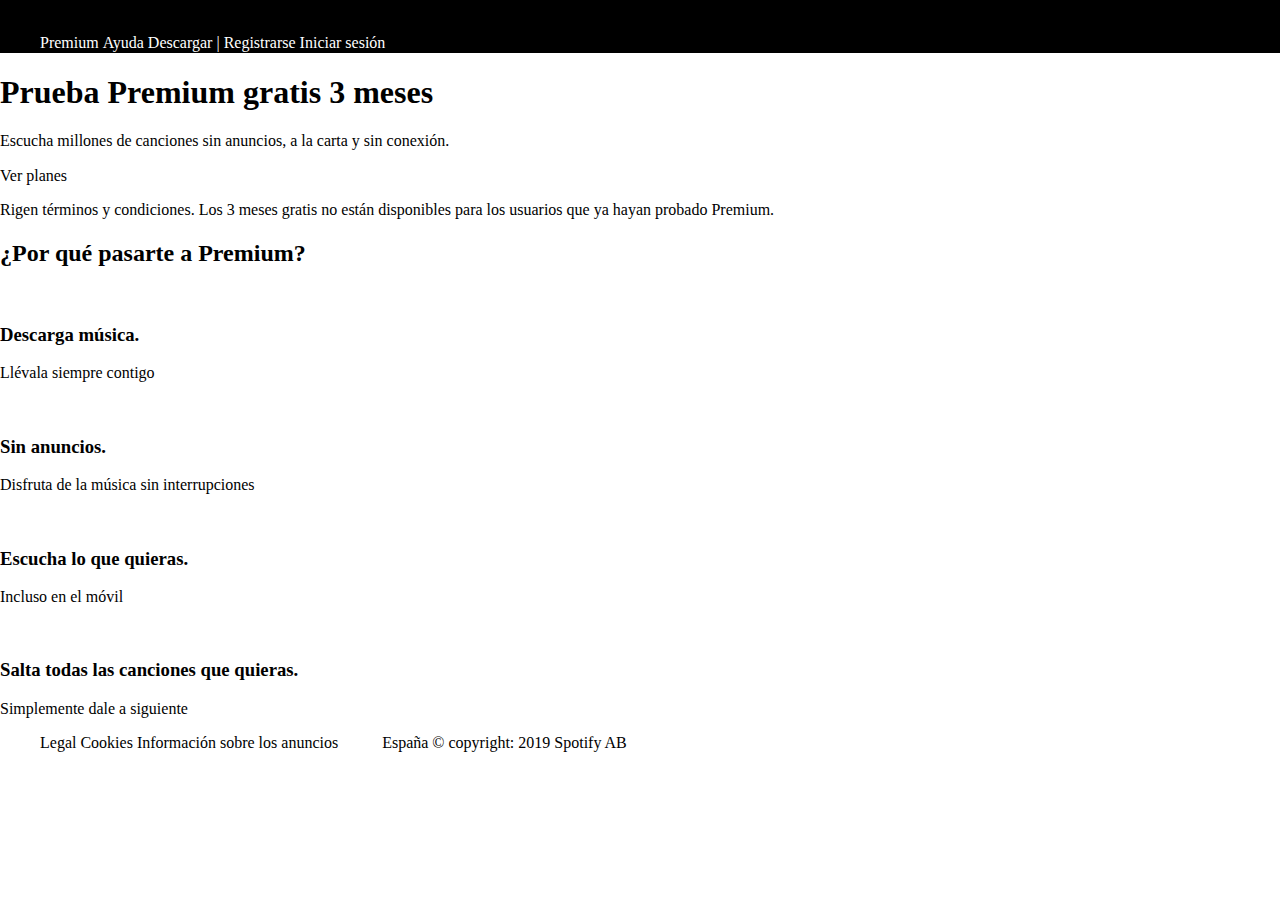
==== index.html @ 4803dd29 "Actualizacion 23/02" ====
<!DOCTYPE html>
<html lang="es">
  <head>
    <meta charset="UTF-8" />
    <meta http-equiv="X-UA-Compatible" content="IE=edge" />
    <meta name="viewport" content="width=device-width, initial-scale=1.0" />
    <title>Ejercicio Spotify</title>
    <link rel="stylesheet" href="./styles/normalize.css" />
    <link rel="stylesheet" href="./styles/main.css" />
  </head>

  <body>
    <header>
      <nav class="menu-header">
        <img src="" alt="" />
        <ul>
          <li class="list-ele display-inline" display-inline>
            <a class="link" href="#">Premium</a>
          </li>
          <li class="list-ele display-inline">
            <a class="link" href="#">Ayuda</a>
          </li>
          <li class="list-ele display-inline">
            <a class="link" href="#">Descargar</a>
          </li>
          <li class="list-ele display-inline">|</li>
          <li class="list-ele display-inline">
            <a class="link" href="#">Registrarse</a>
          </li>
          <li class="list-ele display-inline">
            <a class="link" href="#">Iniciar sesión</a>
          </li>
        </ul>
      </nav>
      <h1>Prueba Premium gratis 3 meses</h1>

      <p>
        Escucha millones de canciones sin anuncios, a la carta y sin conexión.
      </p>
      <span>Ver planes</span>
      <p>
        Rigen términos y condiciones. Los 3 meses gratis no están disponibles
        para los usuarios que ya hayan probado Premium.
      </p>
    </header>

    <main>
      <h2>¿Por qué pasarte a Premium?</h2>

      <div>
        <img src="" alt="" />
        <h3>Descarga música.</h3>
        <p>Llévala siempre contigo</p>
      </div>

      <div>
        <img src="" alt="" />
        <h3>Sin anuncios.</h3>
        <p>Disfruta de la música sin interrupciones</p>
      </div>

      <div>
        <img src="" alt="" />
        <h3>Escucha lo que quieras.</h3>
        <p>Incluso en el móvil</p>
      </div>

      <div>
        <img src="" alt="" />
        <h3>Salta todas las canciones que quieras.</h3>
        <p>Simplemente dale a siguiente</p>
      </div>
    </main>

    <footer>
      <ul class="display-inline">
        <li class="list-ele display-inline">
          <a class="link" href="#">Legal</a>
        </li>
        <li class="list-ele display-inline">
          <a class="link" href="#">Cookies</a>
        </li>
        <li class="list-ele display-inline">
          <a class="link" href="#">Información sobre los anuncios</a>
        </li>
      </ul>
      <ul class="display-inline">
        <li class="list-ele display-inline">
          <a class="link" href="#">España</a>
        </li>
        <li class="list-ele display-inline">
          <a class="link" href="#">© copyright: 2019 Spotify AB</a>
        </li>
      </ul>
    </footer>
  </body>
</html>
---- styles/main.css ----
.display-inline {
  display: inline;
}
.link {
  text-decoration: none;
  color: inherit;
}

.menu-header {
  background-color: #000;
  color: #fff;
}
.list-ele {
  list-style: none;
}
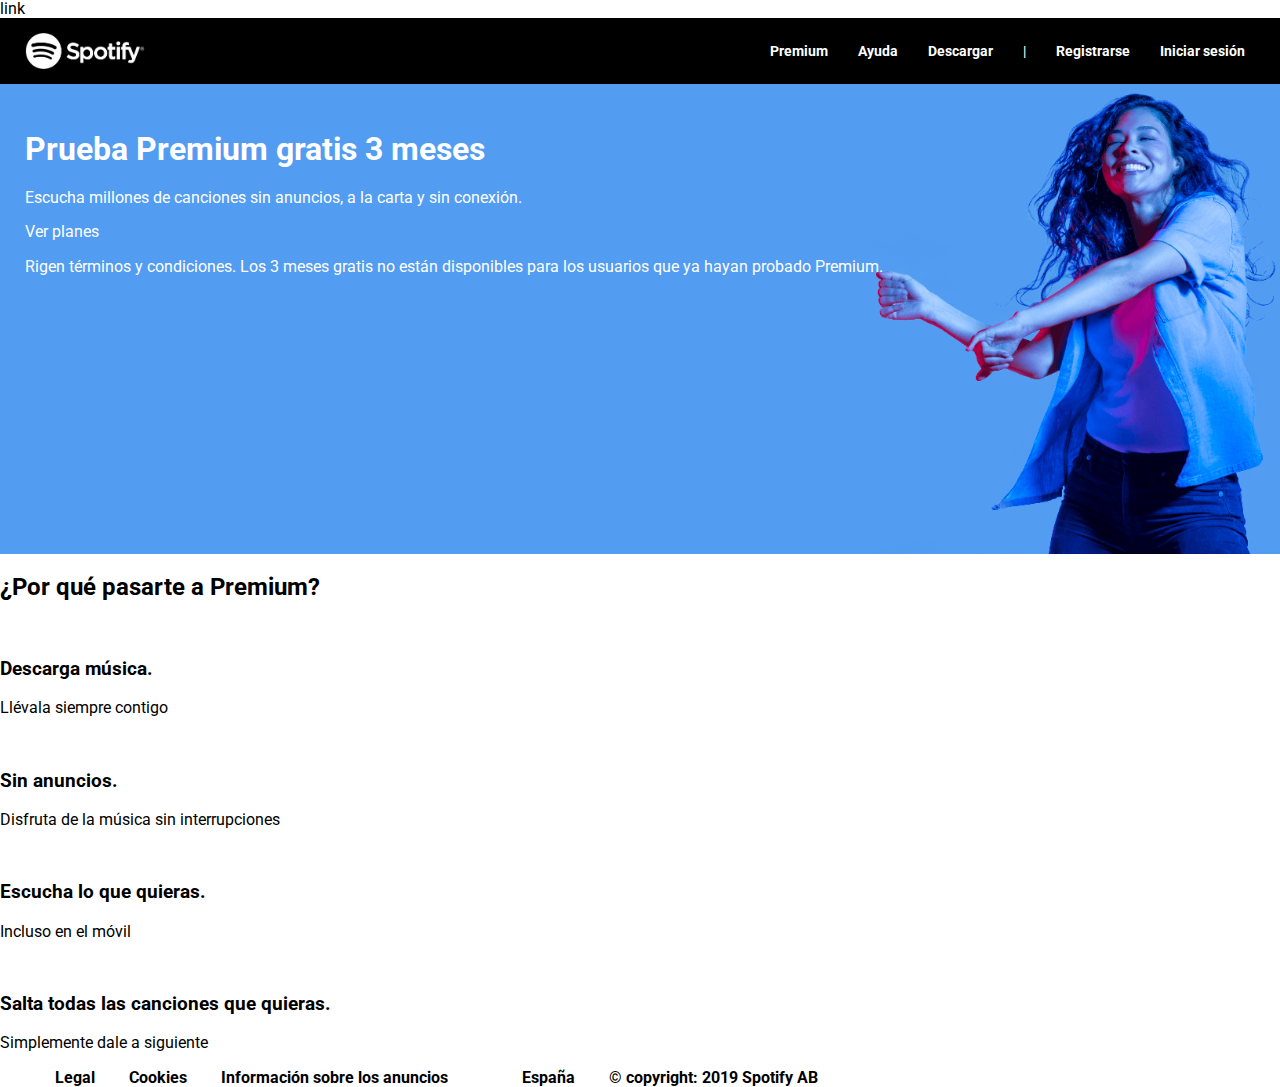
==== commit 7ebda453: "Actualización de NAV y HEADER" ====
--- a/index.html
+++ b/index.html
@@ -5,33 +5,42 @@
     <meta http-equiv="X-UA-Compatible" content="IE=edge" />
     <meta name="viewport" content="width=device-width, initial-scale=1.0" />
     <title>Ejercicio Spotify</title>
+    <!-- CSS -->
     <link rel="stylesheet" href="./styles/normalize.css" />
     <link rel="stylesheet" href="./styles/main.css" />
+    <!-- TIPOGRAFIA -->
+    <link rel="preconnect" href="https://fonts.googleapis.com" />
+    <link rel="preconnect" href="https://fonts.gstatic.com" crossorigin />
+    <link
+      href="https://fonts.googleapis.com/css2?family=Roboto:wght@400;700&display=swap"
+      rel="stylesheet"
+    />
+    link
   </head>
 
   <body>
-    <header>
-      <nav class="menu-header">
-        <img src="" alt="" />
-        <ul>
-          <li class="list-ele display-inline" display-inline>
-            <a class="link" href="#">Premium</a>
-          </li>
-          <li class="list-ele display-inline">
-            <a class="link" href="#">Ayuda</a>
-          </li>
-          <li class="list-ele display-inline">
-            <a class="link" href="#">Descargar</a>
-          </li>
-          <li class="list-ele display-inline">|</li>
-          <li class="list-ele display-inline">
-            <a class="link" href="#">Registrarse</a>
-          </li>
-          <li class="list-ele display-inline">
-            <a class="link" href="#">Iniciar sesión</a>
-          </li>
-        </ul>
-      </nav>
+    <nav class="menu-header">
+      <img class="logo-header" src="./images/logo.png" alt="Logo de Spotify" />
+      <ul class="container">
+        <li class="list-ele display-inline" display-inline>
+          <a class="link" href="#">Premium</a>
+        </li>
+        <li class="list-ele display-inline">
+          <a class="link" href="#">Ayuda</a>
+        </li>
+        <li class="list-ele display-inline">
+          <a class="link" href="#">Descargar</a>
+        </li>
+        <li class="list-ele display-inline"><span class="elcoso">|</span></li>
+        <li class="list-ele display-inline">
+          <a class="link" href="#">Registrarse</a>
+        </li>
+        <li class="list-ele display-inline">
+          <a class="link last-link" href="#">Iniciar sesión</a>
+        </li>
+      </ul>
+    </nav>
+    <header class="header">
       <h1>Prueba Premium gratis 3 meses</h1>
 
       <p>
--- a/styles/main.css
+++ b/styles/main.css
@@ -1,15 +1,64 @@
+* {
+  box-sizing: border-box;
+  font-family: "Roboto", sans-serif;
+  /* REPASAR ^^ */
+}
+
 .display-inline {
   display: inline;
 }
+
+/* NAV */
+
 .link {
   text-decoration: none;
   color: inherit;
+  padding: 0 15px;
+  font-weight: 700;
+}
+
+.last-link {
+  margin-right: 20px;
+}
+
+.elcoso {
+  padding: 15px;
+  /* ELEMENTO MUY FUNDAMENTAL EN LA VIDA */
 }
 
 .menu-header {
   background-color: #000;
   color: #fff;
+
+  font-size: 14px;
+
+  display: flex;
+  justify-content: space-between;
+  align-items: center;
 }
+
+.logo-header {
+  width: 150px;
+  padding: 15px;
+  margin-left: 10px;
+}
+
+.container {
+  display: flex;
+}
+
 .list-ele {
   list-style: none;
 }
+
+/* HEADER */
+
+.header {
+  height: 470px;
+  background: #529cf1 url(../images/premium_dancer.png) right no-repeat;
+  background-size: contain;
+  /* INVESTIGAR ESTE MISTERIO */
+  color: #fff;
+
+  padding: 25px;
+}
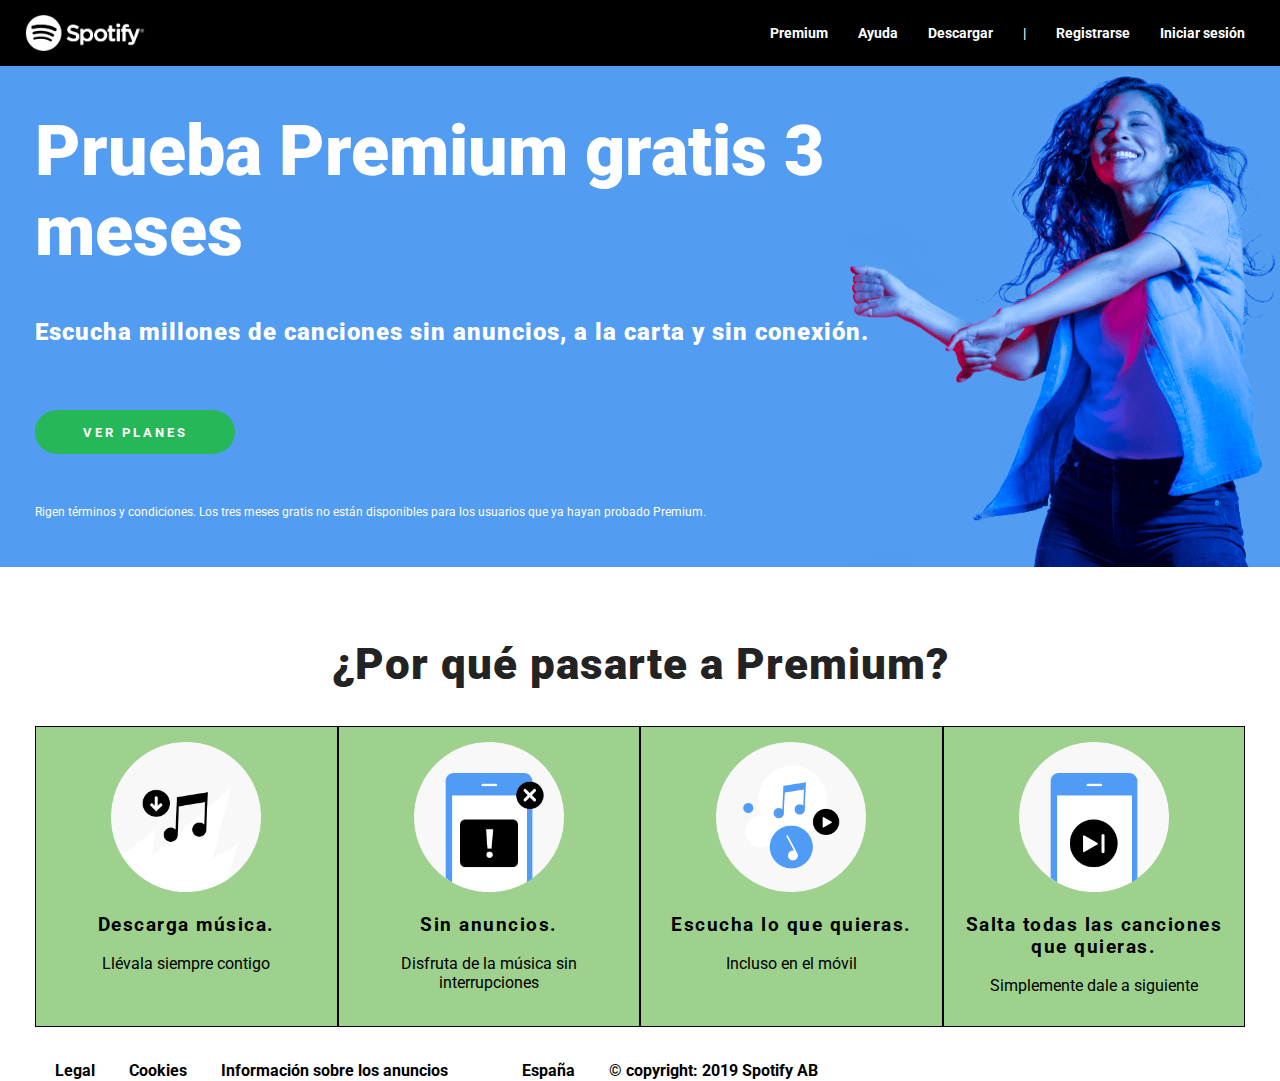
==== commit 68497662: "Añadido el color pistacho al main" ====
--- a/index.html
+++ b/index.html
@@ -14,14 +14,14 @@
     <link
       href="https://fonts.googleapis.com/css2?family=Roboto:wght@400;700&display=swap"
       rel="stylesheet"
+      link
     />
-    link
   </head>
 
   <body>
     <nav class="menu-header">
       <img class="logo-header" src="./images/logo.png" alt="Logo de Spotify" />
-      <ul class="container">
+      <ul class="container-flex-001">
         <li class="list-ele display-inline" display-inline>
           <a class="link" href="#">Premium</a>
         </li>
@@ -41,44 +41,49 @@
       </ul>
     </nav>
     <header class="header">
-      <h1>Prueba Premium gratis 3 meses</h1>
+      <h1 class="title-hero">Prueba Premium gratis 3 meses</h1>
 
-      <p>
+      <p class="title-description">
         Escucha millones de canciones sin anuncios, a la carta y sin conexión.
       </p>
-      <span>Ver planes</span>
-      <p>
-        Rigen términos y condiciones. Los 3 meses gratis no están disponibles
+      <span class="aprender-flex">
+        <button class="boton boton-hero">Ver planes</button>
+        <!-- Para ver los efectos de Flex, clona la línea de arriba hasta que te aburras -->
+      </span>
+      <p class="small-text">
+        Rigen términos y condiciones. Los tres meses gratis no están disponibles
         para los usuarios que ya hayan probado Premium.
       </p>
     </header>
 
-    <main>
-      <h2>¿Por qué pasarte a Premium?</h2>
+    <main class="main">
+      <h2 class="subtitle">¿Por qué pasarte a Premium?</h2>
 
-      <div>
-        <img src="" alt="" />
-        <h3>Descarga música.</h3>
-        <p>Llévala siempre contigo</p>
-      </div>
+      <section class="container-flex-002">
+        <div class="box">
+          <img src="./images/001.png" alt="Descarga música" />
+          <h3>Descarga música.</h3>
+          <p>Llévala siempre contigo</p>
+        </div>
 
-      <div>
-        <img src="" alt="" />
-        <h3>Sin anuncios.</h3>
-        <p>Disfruta de la música sin interrupciones</p>
-      </div>
+        <div class="box">
+          <img src="./images/002.png" alt="Sin anuncios" />
+          <h3>Sin anuncios.</h3>
+          <p>Disfruta de la música sin interrupciones</p>
+        </div>
 
-      <div>
-        <img src="" alt="" />
-        <h3>Escucha lo que quieras.</h3>
-        <p>Incluso en el móvil</p>
-      </div>
+        <div class="box">
+          <img src="./images/003.png" alt="Escucha lo que quieras" />
+          <h3>Escucha lo que quieras.</h3>
+          <p>Incluso en el móvil</p>
+        </div>
 
-      <div>
-        <img src="" alt="" />
-        <h3>Salta todas las canciones que quieras.</h3>
-        <p>Simplemente dale a siguiente</p>
-      </div>
+        <div class="box">
+          <img src="./images/004.png" alt="Salta canciones" />
+          <h3>Salta todas las canciones que quieras.</h3>
+          <p>Simplemente dale a siguiente</p>
+        </div>
+      </section>
     </main>
 
     <footer>
--- a/styles/main.css
+++ b/styles/main.css
@@ -1,6 +1,18 @@
+:root {
+  --blanco: #fff;
+  --negro: #000;
+  --verSpotify: #26b758;
+  --grisSpotify: #232323;
+  --roboto: "Roboto", sans-serif;
+
+  /* Colores importantes */
+  --naranja: #f60;
+  --pistacho: #9ed18d;
+}
+
 * {
   box-sizing: border-box;
-  font-family: "Roboto", sans-serif;
+  font-family: var(--roboto);
   /* REPASAR ^^ */
 }
 
@@ -27,8 +39,8 @@
 }
 
 .menu-header {
-  background-color: #000;
-  color: #fff;
+  background-color: var(--negro);
+  color: var(--blanco);
 
   font-size: 14px;
 
@@ -43,7 +55,7 @@
   margin-left: 10px;
 }
 
-.container {
+.container-flex-001 {
   display: flex;
 }
 
@@ -54,11 +66,97 @@
 /* HEADER */
 
 .header {
-  height: 470px;
+  height: 50%;
   background: #529cf1 url(../images/premium_dancer.png) right no-repeat;
   background-size: contain;
   /* INVESTIGAR ESTE MISTERIO */
-  color: #fff;
+  color: var(--blanco);
+  padding: 35px;
+}
 
-  padding: 25px;
+.title-hero {
+  max-width: 80%;
+  margin-top: 10px;
+  font-size: 70px;
+  font-weight: 900;
 }
+
+.title-description {
+  font-size: 24px;
+  font-weight: 900;
+  letter-spacing: 1px;
+}
+
+.aprender-flex {
+  /* height: 300px;
+  background-color: var(--naranja); */
+  display: flex;
+  /* 1º - Elegir el eje principal */
+  flex-direction: row;
+  /* 2º - Justify-content - Alinea y/o distribuye los elemenetos en el eje principal */
+  justify-content: space-between;
+  /* 3º - Align-items - Alinea y/o distribuye los elemenetos en el eje secundario  */
+  align-items: center;
+  /* 4º - Flex-wrap - Especifica si los elementos saltan de línea o no */
+  flex-wrap: wrap;
+}
+
+.boton {
+  margin: 40px 0;
+  width: 200px;
+  height: 44px;
+  padding-top: 4px;
+  font-size: 13px;
+  letter-spacing: 3px;
+  font-weight: 700;
+  text-transform: uppercase;
+
+  border: 0px;
+  border-radius: 22px;
+}
+
+.boton-hero {
+  color: var(--blanco);
+  background-color: var(--verSpotify);
+}
+
+.small-text {
+  max-width: 60%;
+  font-size: 12px;
+}
+
+/* MAIN */
+
+.main {
+  padding: 35px;
+}
+
+.subtitle {
+  text-align: center;
+  font-size: 44px;
+  font-weight: 900;
+  letter-spacing: 1px;
+  color: var(--grisSpotify);
+}
+
+.container-flex-002 {
+  display: flex;
+}
+
+.box {
+  background-color: var(--pistacho);
+  border: 1px solid #000;
+
+  width: 100%;
+  padding: 15px;
+  text-align: center;
+}
+
+/* .clase1 > .clase2 --> Significa que afecta solo a las .clase2 que sean hijes de .clase1 */
+.box > img {
+  width: 150px;
+}
+
+.box > h3 {
+  letter-spacing: 1.5px;
+}
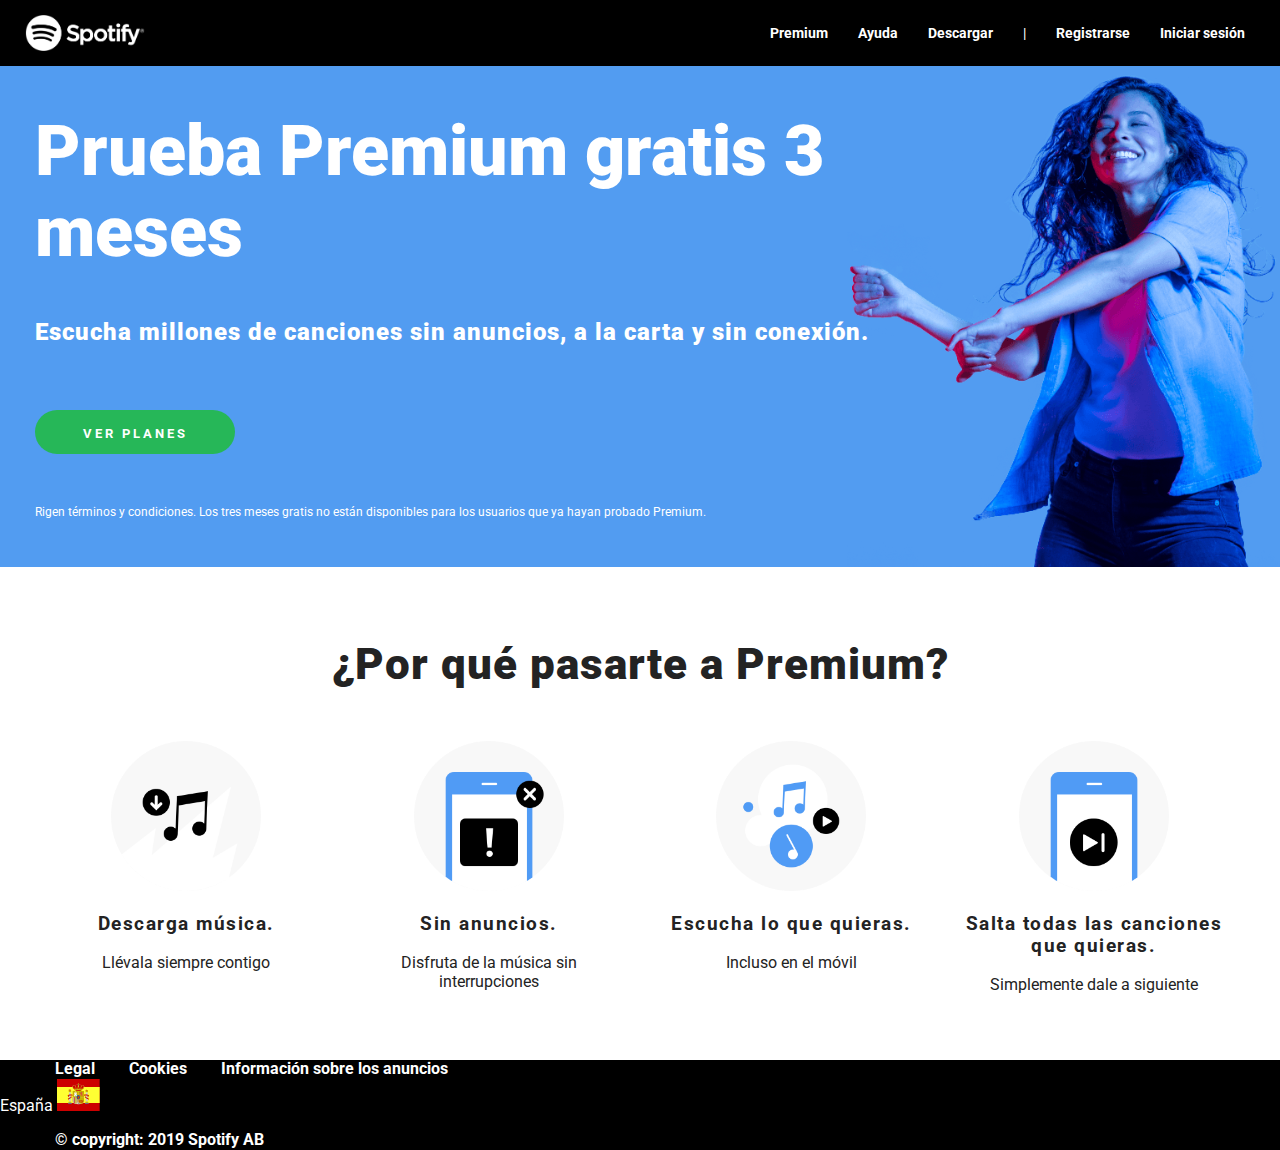
==== commit ebf48275: "main terminado y comienzo de footer" ====
--- a/index.html
+++ b/index.html
@@ -86,7 +86,7 @@
       </section>
     </main>
 
-    <footer>
+    <footer class="footer">
       <ul class="display-inline">
         <li class="list-ele display-inline">
           <a class="link" href="#">Legal</a>
@@ -98,10 +98,18 @@
           <a class="link" href="#">Información sobre los anuncios</a>
         </li>
       </ul>
-      <ul class="display-inline">
+
+      <!-- <ul class="display-inline">
         <li class="list-ele display-inline">
           <a class="link" href="#">España</a>
         </li>
+      </ul> LISTA ANTIGUA -->
+      <div class="espana">
+        <span class="espana-2"> España </span>
+        <img src="./images/es.svg" alt="ESPAÑA" />
+      </div>
+
+      <ul>
         <li class="list-ele display-inline">
           <a class="link" href="#">© copyright: 2019 Spotify AB</a>
         </li>
--- a/styles/main.css
+++ b/styles/main.css
@@ -47,6 +47,9 @@
   display: flex;
   justify-content: space-between;
   align-items: center;
+  position: sticky;
+  top: 0;
+  height: 66px;
 }
 
 .logo-header {
@@ -69,7 +72,7 @@
   height: 50%;
   background: #529cf1 url(../images/premium_dancer.png) right no-repeat;
   background-size: contain;
-  /* INVESTIGAR ESTE MISTERIO */
+  /* INVESTIGADO ESTE MISTERIO */
   color: var(--blanco);
   padding: 35px;
 }
@@ -144,8 +147,8 @@
 }
 
 .box {
-  background-color: var(--pistacho);
-  border: 1px solid #000;
+/*  background-color: var(--pistacho);
+  border: 1px solid #000; COLOR PISTACHO CAJAS*/
 
   width: 100%;
   padding: 15px;
@@ -159,4 +162,20 @@
 
 .box > h3 {
   letter-spacing: 1.5px;
+color: var(--grisSpotify) ;
+
 }
+.box > p {
+ 
+  color: var(--grisSpotify);
+ }
+
+.footer {
+  background-color: var(--negro);
+color: var(--blanco);
+height: 90px;
+
+}
+.espana-2 ¨{
+  text-align: end;
+}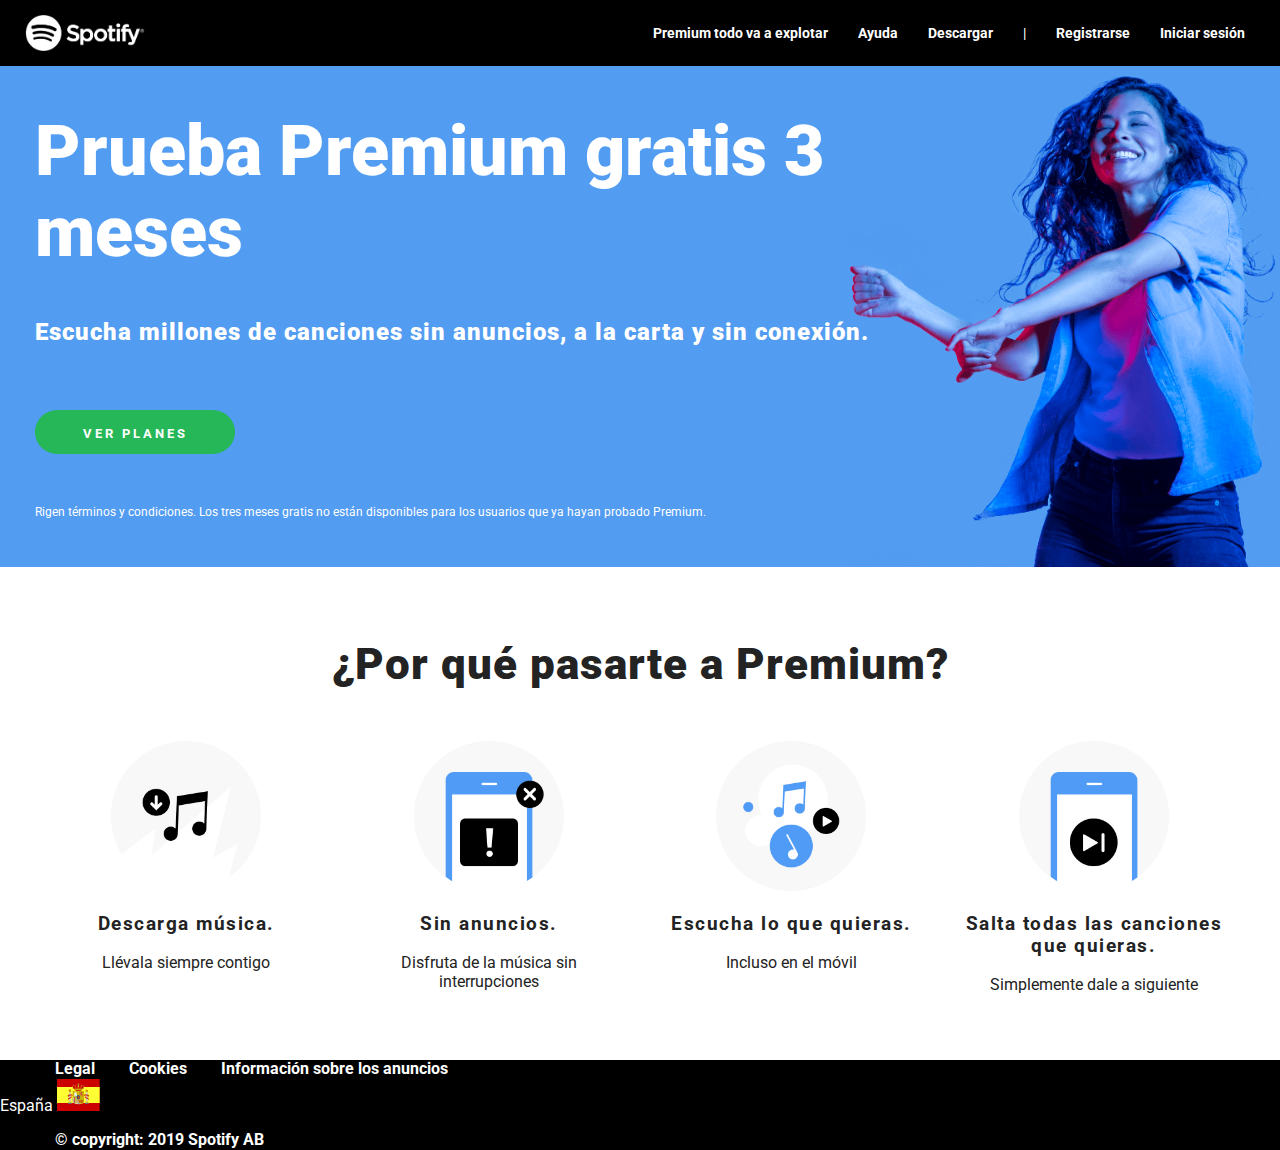
==== commit 005eadee: "miedo3.0" ====
--- a/index.html
+++ b/index.html
@@ -14,8 +14,7 @@
     <link
       href="https://fonts.googleapis.com/css2?family=Roboto:wght@400;700&display=swap"
       rel="stylesheet"
-      link
-    />
+      link>
   </head>
 
   <body>
@@ -23,7 +22,7 @@
       <img class="logo-header" src="./images/logo.png" alt="Logo de Spotify" />
       <ul class="container-flex-001">
         <li class="list-ele display-inline" display-inline>
-          <a class="link" href="#">Premium</a>
+          <a class="link" href="#">Premium todo va a explotar</a>
         </li>
         <li class="list-ele display-inline">
           <a class="link" href="#">Ayuda</a>
@@ -104,6 +103,7 @@
           <a class="link" href="#">España</a>
         </li>
       </ul> LISTA ANTIGUA -->
+      
       <div class="espana">
         <span class="espana-2"> España </span>
         <img src="./images/es.svg" alt="ESPAÑA" />
--- a/styles/main.css
+++ b/styles/main.css
@@ -39,6 +39,9 @@
 }
 
 .menu-header {
+  position: sticky;
+  top: 0;
+
   background-color: var(--negro);
   color: var(--blanco);
 
@@ -176,6 +179,16 @@
 height: 90px;
 
 }
+/* NO ME HACE CASO */
+.espana ¨{
+  display: flex; justify-content: end;
+  border: border: solid 3px red; background: blue
+
+}
+
 .espana-2 ¨{
-  text-align: end;
+  display: flex; justify-content: end;
+  border: border: solid 3px red; background: blue
+
+  /* NO ME HACE CASO */
 }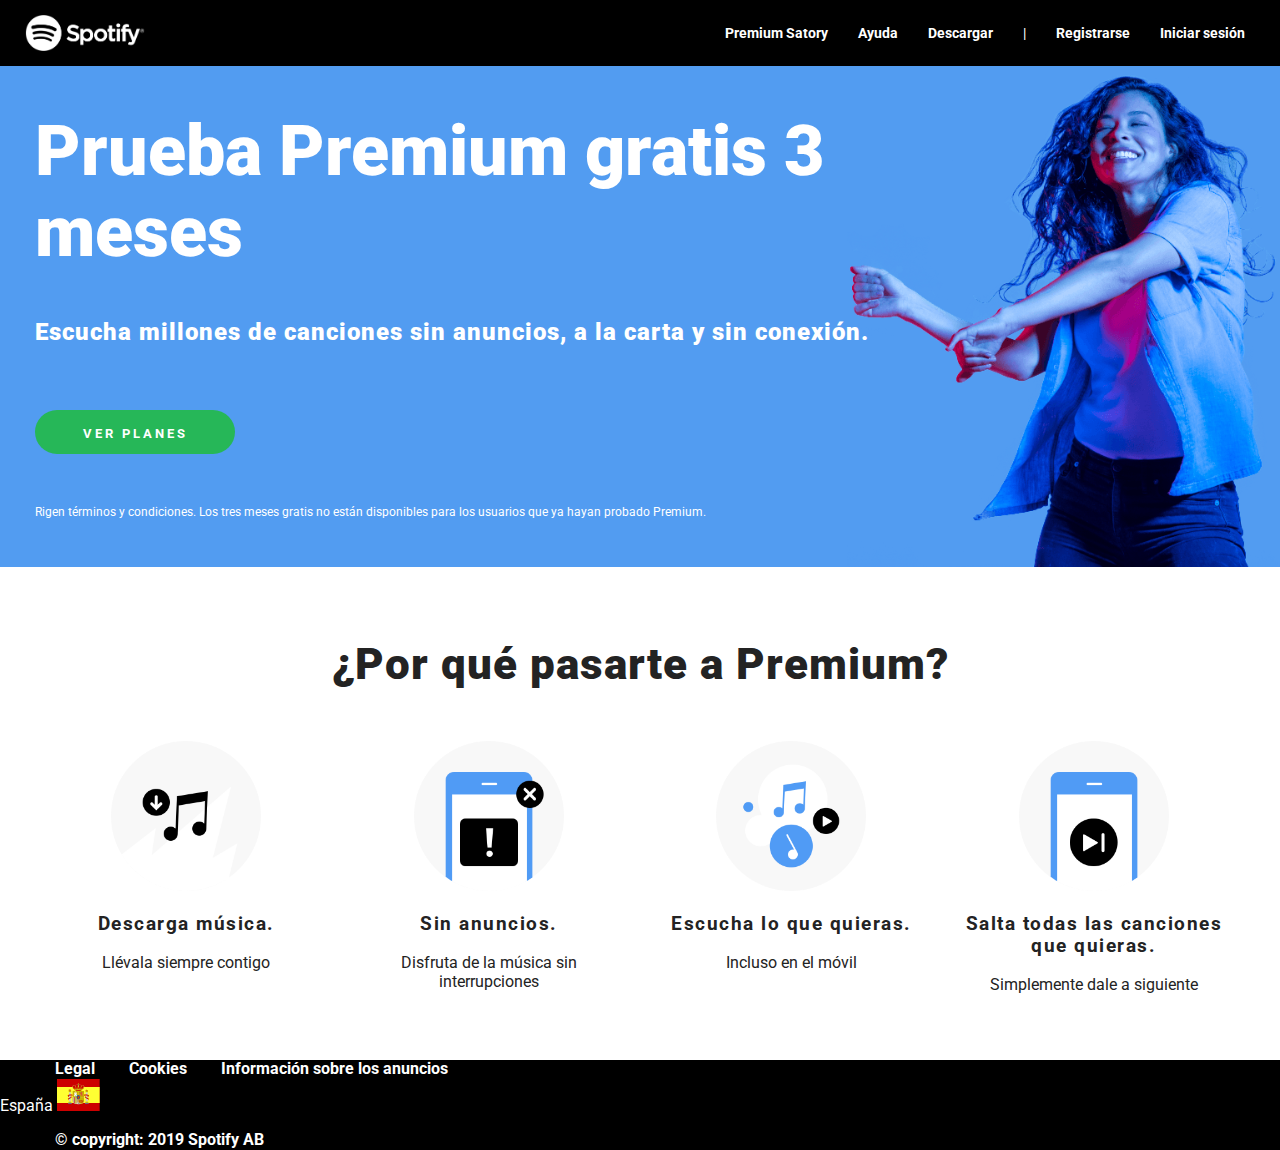
==== commit f11ef1f1: "Miedito 3" ====
--- a/index.html
+++ b/index.html
@@ -14,7 +14,8 @@
     <link
       href="https://fonts.googleapis.com/css2?family=Roboto:wght@400;700&display=swap"
       rel="stylesheet"
-      link>
+      link
+    />
   </head>
 
   <body>
@@ -22,7 +23,7 @@
       <img class="logo-header" src="./images/logo.png" alt="Logo de Spotify" />
       <ul class="container-flex-001">
         <li class="list-ele display-inline" display-inline>
-          <a class="link" href="#">Premium todo va a explotar</a>
+          <a class="link" href="#">Premium Satory</a>
         </li>
         <li class="list-ele display-inline">
           <a class="link" href="#">Ayuda</a>
@@ -103,7 +104,7 @@
           <a class="link" href="#">España</a>
         </li>
       </ul> LISTA ANTIGUA -->
-      
+
       <div class="espana">
         <span class="espana-2"> España </span>
         <img src="./images/es.svg" alt="ESPAÑA" />
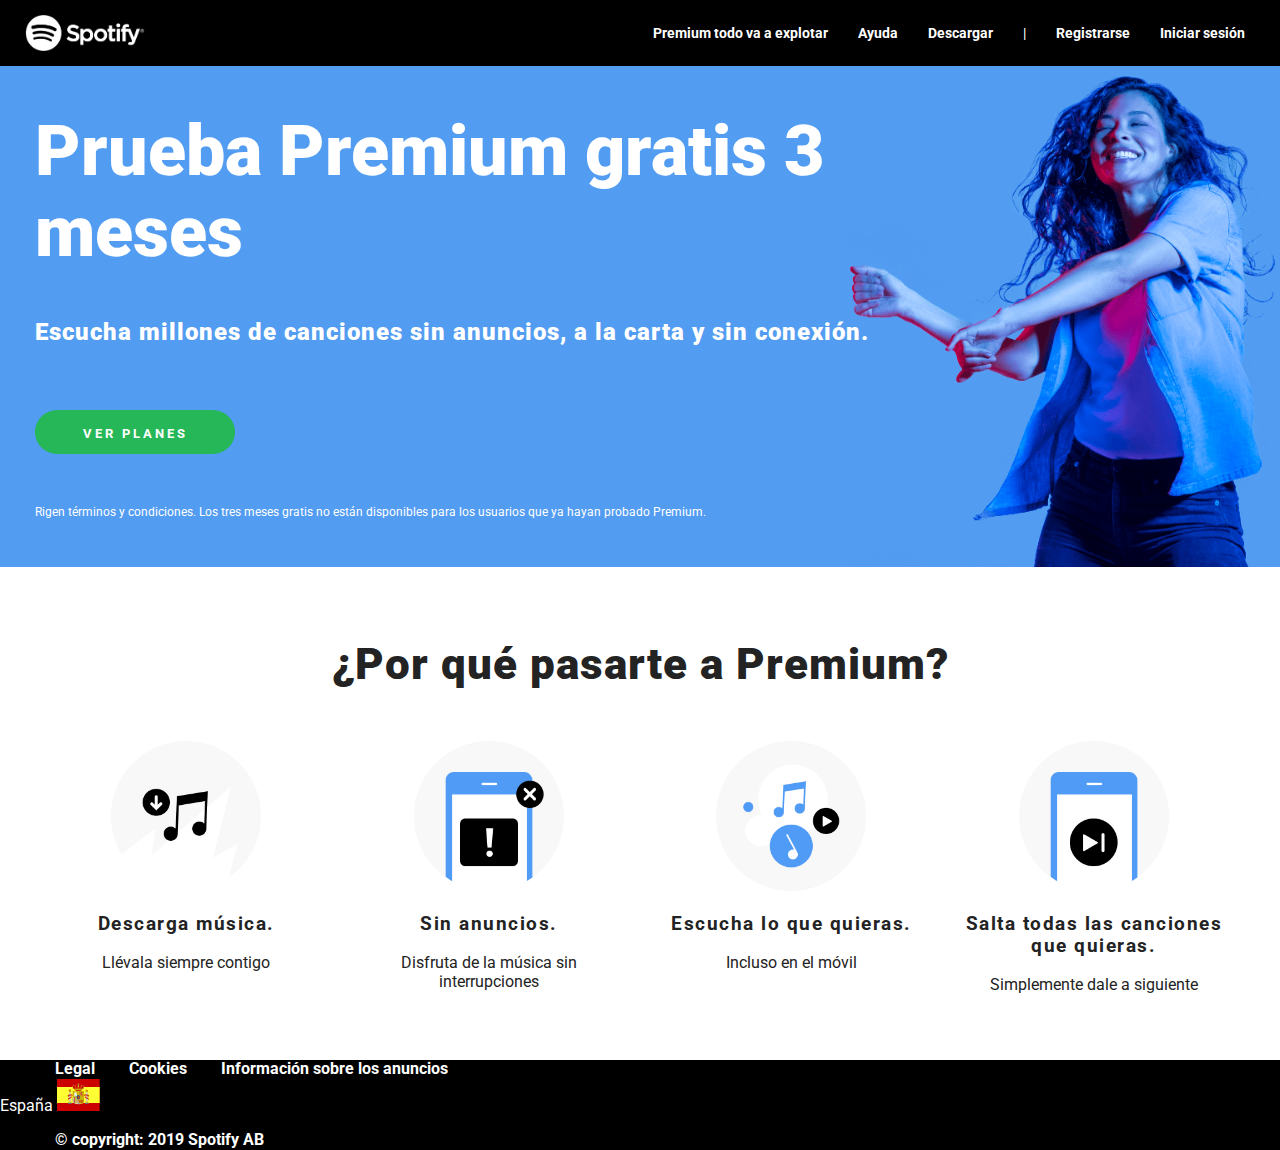
==== commit 8cdc8b13: "001" ====
--- a/index.html
+++ b/index.html
@@ -23,7 +23,7 @@
       <img class="logo-header" src="./images/logo.png" alt="Logo de Spotify" />
       <ul class="container-flex-001">
         <li class="list-ele display-inline" display-inline>
-          <a class="link" href="#">Premium Satory</a>
+          <a class="link" href="#">Premium todo va a explotar</a>
         </li>
         <li class="list-ele display-inline">
           <a class="link" href="#">Ayuda</a>
